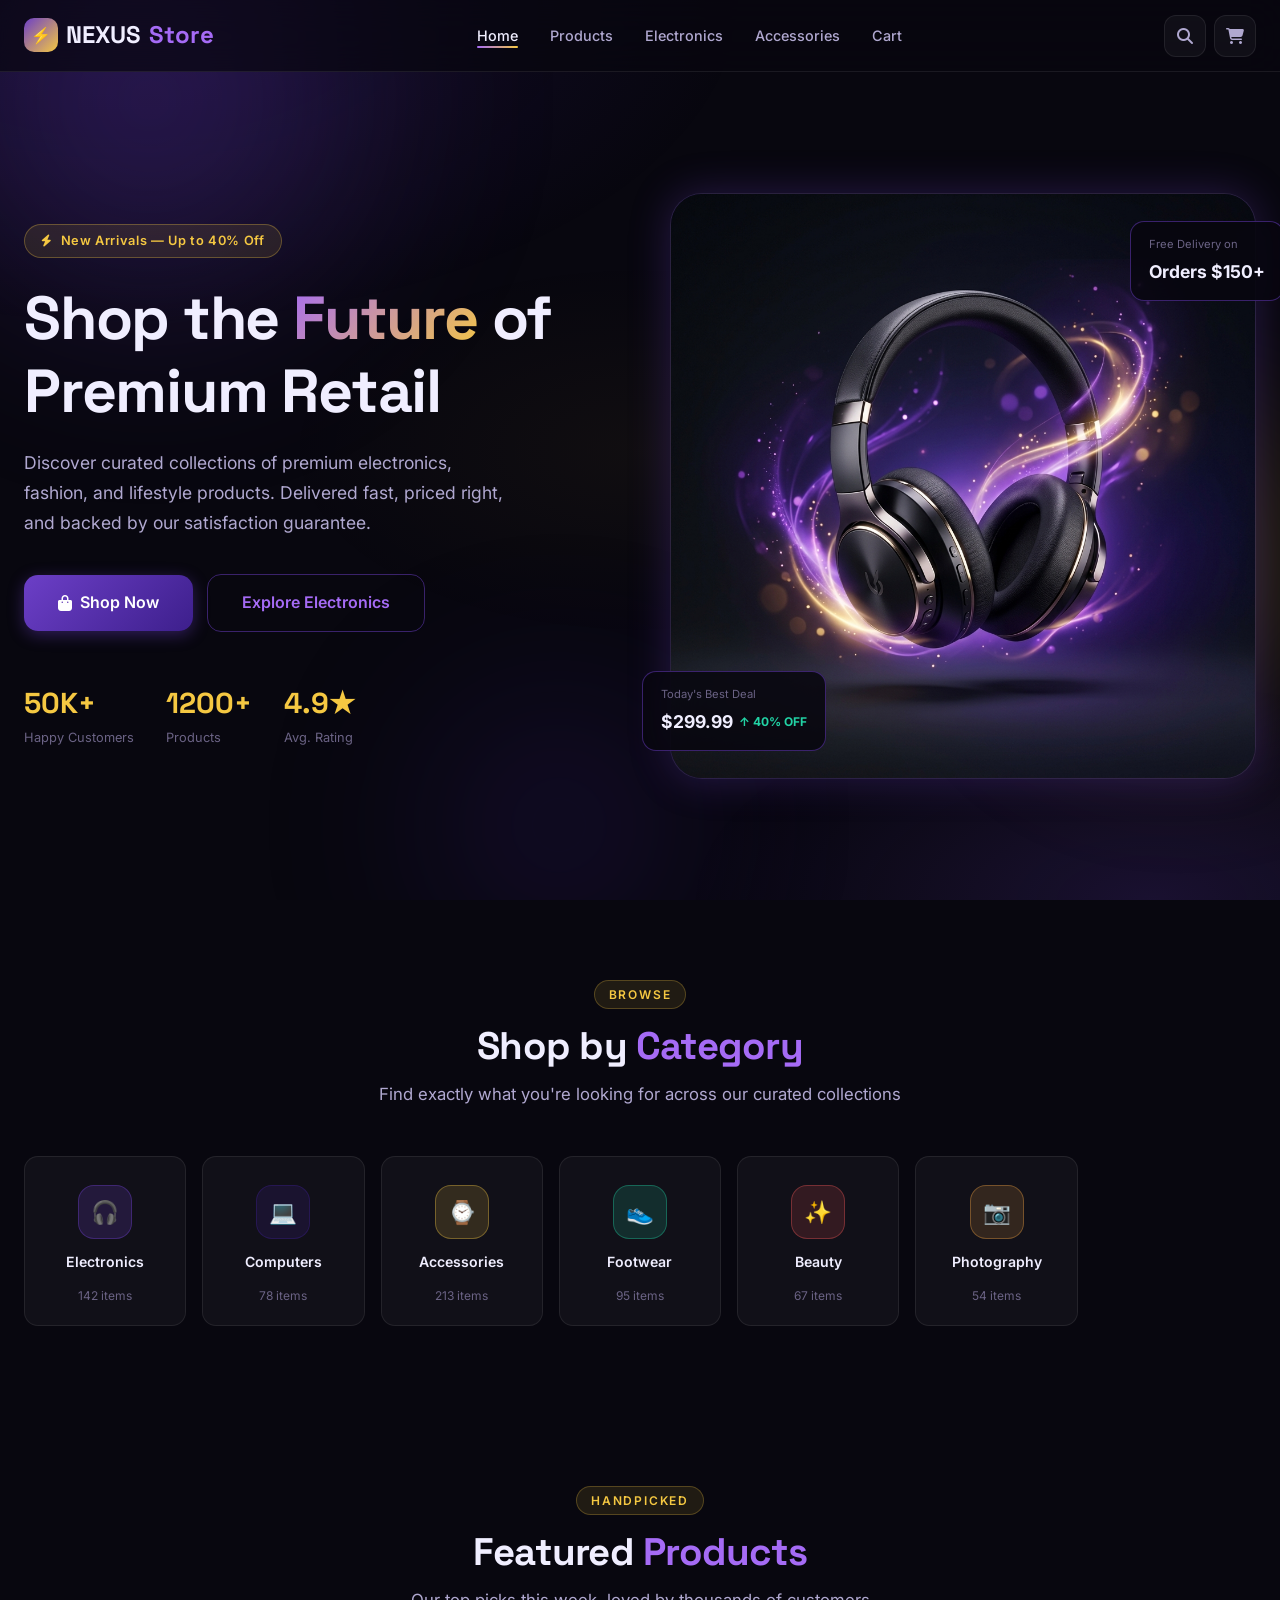
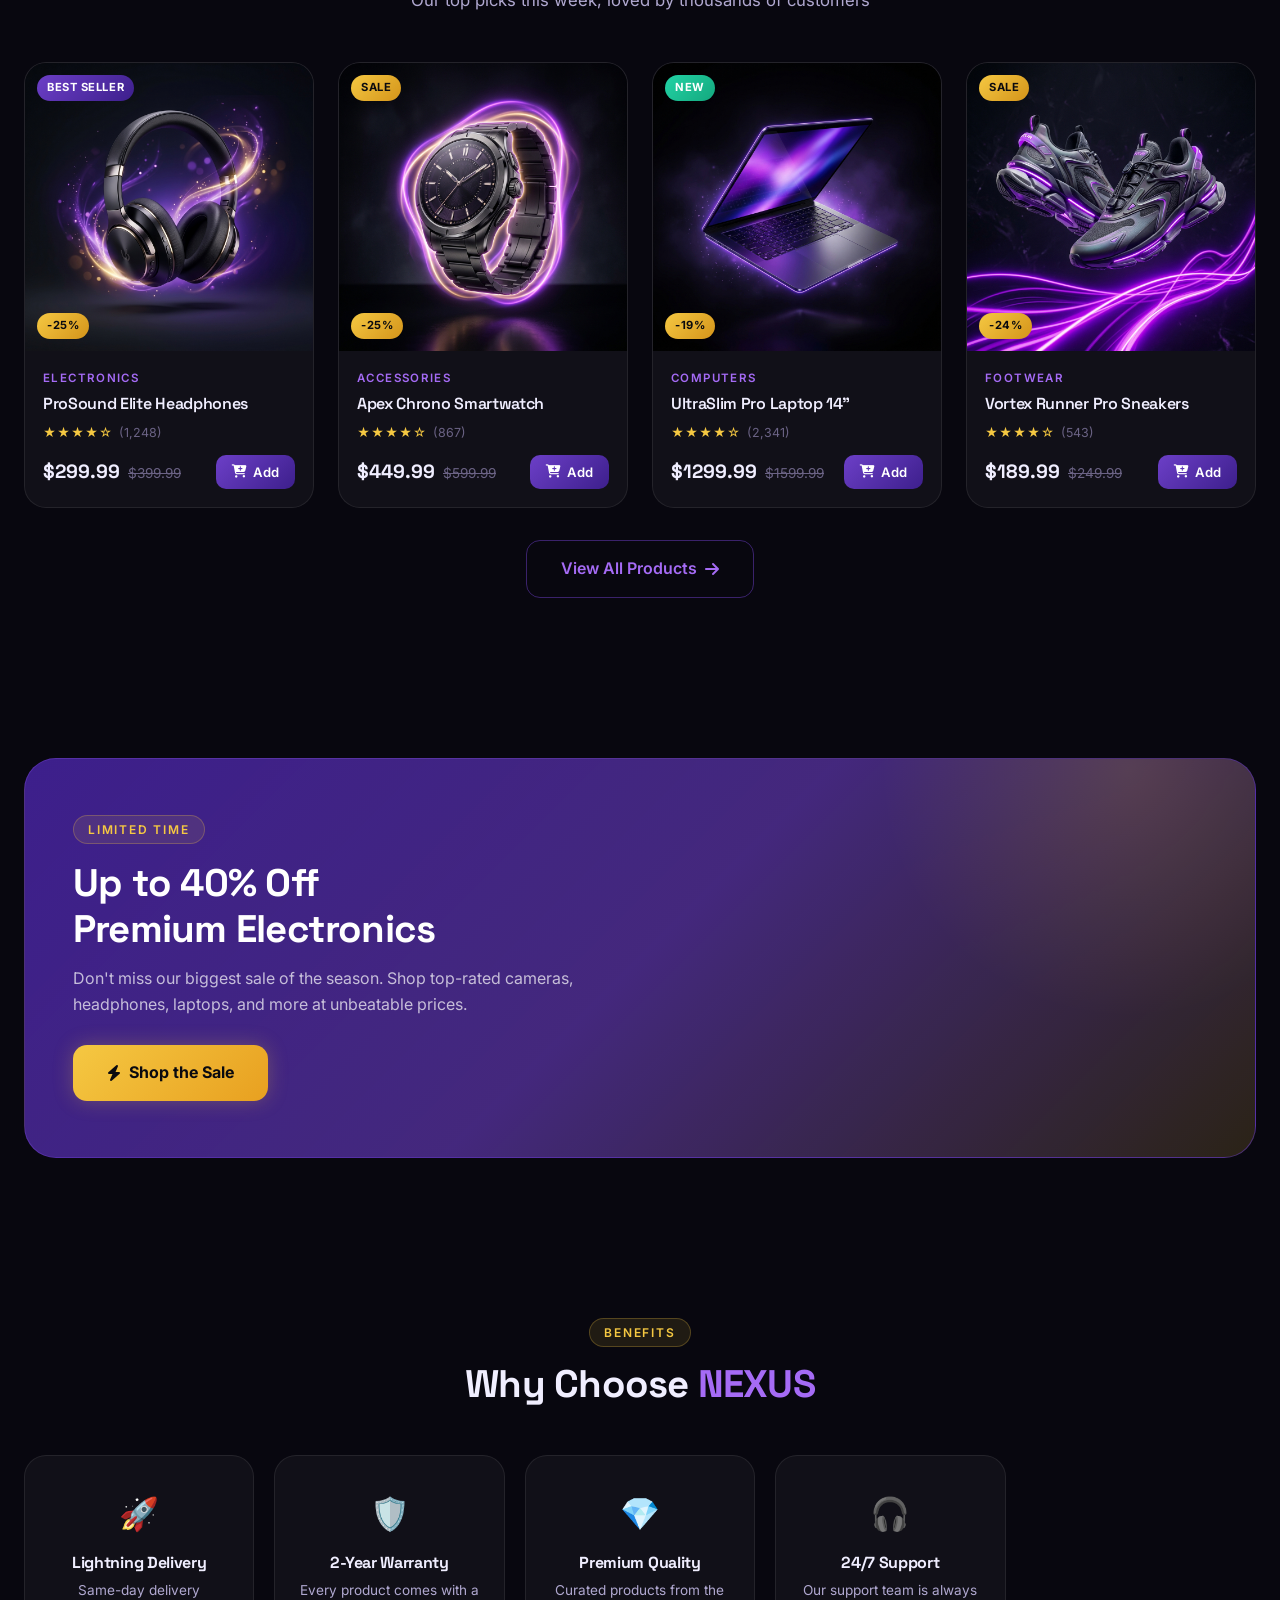
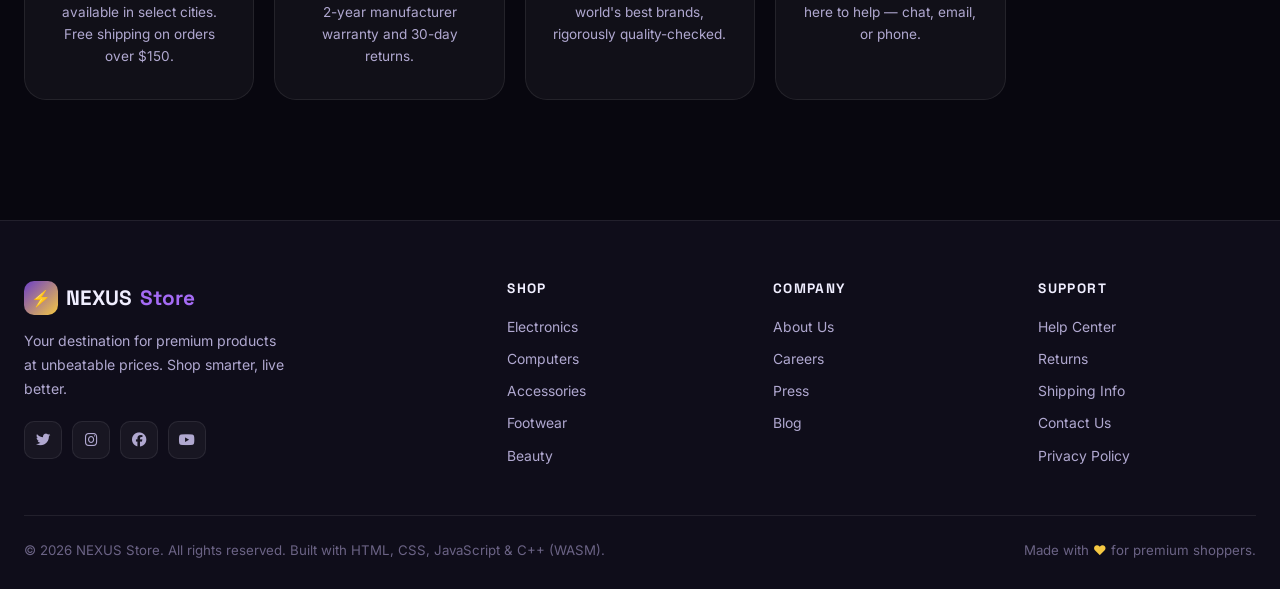
==== index.html @ 7cae6842 "first commit" ====
<!DOCTYPE html>
<html lang="en">
<head>
  <meta charset="UTF-8" />
  <meta name="viewport" content="width=device-width, initial-scale=1.0" />
  <title>NEXUS Store — Premium E-Commerce Experience</title>
  <meta name="description" content="Discover premium electronics, fashion, accessories & more at NEXUS Store. Shop the future with exclusive deals and lightning-fast delivery." />
  <link rel="icon" href="data:image/svg+xml,<svg xmlns='http://www.w3.org/2000/svg' viewBox='0 0 100 100'><text y='.9em' font-size='90'>⚡</text></svg>" />
  <link rel="stylesheet" href="css/style.css" />
  <link rel="stylesheet" href="css/animations.css" />
  <link rel="stylesheet" href="https://cdnjs.cloudflare.com/ajax/libs/font-awesome/6.5.0/css/all.min.css" />
</head>
<body>

<!-- ── Toast Container ── -->
<div id="toast-container" aria-live="polite"></div>

<!-- ── Navbar ── -->
<nav class="navbar" id="navbar" role="navigation" aria-label="Main navigation">
  <div class="container nav-inner">
    <a href="index.html" class="nav-logo" aria-label="NEXUS Store Home">
      <div class="logo-icon">⚡</div>
      NEXUS<span>Store</span>
    </a>
    <ul class="nav-links" role="list">
      <li><a href="index.html" class="active">Home</a></li>
      <li><a href="products.html">Products</a></li>
      <li><a href="products.html?cat=Electronics">Electronics</a></li>
      <li><a href="products.html?cat=Accessories">Accessories</a></li>
      <li><a href="cart.html">Cart</a></li>
    </ul>
    <div class="nav-actions">
      <a href="products.html" class="nav-btn" title="Search" aria-label="Search products" id="nav-search-btn">
        <i class="fa-solid fa-magnifying-glass"></i>
      </a>
      <a href="cart.html" class="nav-btn" title="Cart" aria-label="Shopping cart" id="nav-cart-btn">
        <i class="fa-solid fa-cart-shopping"></i>
        <span class="cart-badge" style="display:none;">0</span>
      </a>
      <button class="hamburger" id="hamburger" aria-label="Toggle menu" aria-expanded="false">
        <span></span><span></span><span></span>
      </button>
    </div>
  </div>
</nav>

<!-- Mobile Menu -->
<div class="mobile-menu" id="mobile-menu" role="navigation" aria-label="Mobile navigation">
  <a href="index.html">Home</a>
  <a href="products.html">All Products</a>
  <a href="products.html?cat=Electronics">Electronics</a>
  <a href="products.html?cat=Accessories">Accessories</a>
  <a href="products.html?cat=Footwear">Footwear</a>
  <a href="products.html?cat=Beauty">Beauty</a>
  <a href="cart.html">Shopping Cart</a>
</div>

<!-- ─────────────────────── HERO ─────────────────────── -->
<section class="hero" id="home" aria-label="Hero section">
  <div class="hero-bg-orbs" aria-hidden="true">
    <div class="orb orb-1"></div>
    <div class="orb orb-2"></div>
    <div class="orb orb-3"></div>
  </div>
  <div class="container">
    <div class="hero-content">
      <!-- Text -->
      <div class="hero-text">
        <div class="hero-tag">
          <i class="fa-solid fa-bolt"></i>
          New Arrivals — Up to 40% Off
        </div>
        <h1 class="hero-headline">
          Shop the <span class="gradient-text">Future</span> of Premium Retail
        </h1>
        <p class="hero-subtext">
          Discover curated collections of premium electronics, fashion, and lifestyle products. Delivered fast, priced right, and backed by our satisfaction guarantee.
        </p>
        <div class="hero-cta">
          <a href="products.html" class="btn btn-primary btn-lg" id="hero-shop-btn">
            <i class="fa-solid fa-bag-shopping"></i> Shop Now
          </a>
          <a href="products.html?cat=Electronics" class="btn btn-outline btn-lg" id="hero-explore-btn">
            Explore Electronics
          </a>
        </div>
        <div class="hero-stats">
          <div class="stat">
            <div class="stat-value"><span data-count="50" data-suffix="K+">50K+</span></div>
            <div class="stat-label">Happy Customers</div>
          </div>
          <div class="stat">
            <div class="stat-value"><span data-count="1200" data-suffix="+">1200+</span></div>
            <div class="stat-label">Products</div>
          </div>
          <div class="stat">
            <div class="stat-value"><span data-count="4.9" data-suffix="★">4.9★</span></div>
            <div class="stat-label">Avg. Rating</div>
          </div>
        </div>
      </div>
      <!-- Visual -->
      <div class="hero-visual">
        <div class="hero-img-wrap animate-pulse-glow">
          <img src="assets/images/headphones.jpg" alt="Featured product — ProSound Elite Headphones" />
        </div>
        <div class="hero-float-card card-1">
          <div class="float-card-label">Today's Best Deal</div>
          <div class="float-card-value">
            $299.99
            <span class="up">↑ 40% OFF</span>
          </div>
        </div>
        <div class="hero-float-card card-2">
          <div class="float-card-label">Free Delivery on</div>
          <div class="float-card-value">Orders $150+</div>
        </div>
      </div>
    </div>
  </div>
</section>

<!-- ─────────────────────── CATEGORIES ─────────────────────── -->
<section class="section" id="categories" aria-label="Product categories">
  <div class="container">
    <div class="section-header reveal">
      <div class="section-tag">Browse</div>
      <h2 class="section-title">Shop by <span>Category</span></h2>
      <p class="section-subtitle">Find exactly what you're looking for across our curated collections</p>
    </div>
    <div class="categories-grid stagger-children" id="categories-grid" role="list" aria-label="Product categories"></div>
  </div>
</section>

<!-- ─────────────────────── FEATURED PRODUCTS ─────────────────────── -->
<section class="section" id="featured" aria-label="Featured products">
  <div class="container">
    <div class="section-header reveal">
      <div class="section-tag">Handpicked</div>
      <h2 class="section-title">Featured <span>Products</span></h2>
      <p class="section-subtitle">Our top picks this week, loved by thousands of customers</p>
    </div>
    <div class="products-grid" id="featured-grid" aria-label="Featured products grid"></div>
    <div class="text-center mt-32 reveal">
      <a href="products.html" class="btn btn-outline btn-lg" id="view-all-btn">
        View All Products <i class="fa-solid fa-arrow-right"></i>
      </a>
    </div>
  </div>
</section>

<!-- ─────────────────────── PROMO BANNER ─────────────────────── -->
<section class="section" aria-label="Promotional offer">
  <div class="container">
    <div class="promo-banner reveal">
      <div class="promo-content">
        <div class="section-tag">Limited Time</div>
        <h2>Up to 40% Off<br/>Premium Electronics</h2>
        <p>Don't miss our biggest sale of the season. Shop top-rated cameras, headphones, laptops, and more at unbeatable prices.</p>
        <a href="products.html?cat=Electronics" class="btn btn-gold btn-lg" id="promo-shop-btn">
          <i class="fa-solid fa-bolt"></i> Shop the Sale
        </a>
      </div>
    </div>
  </div>
</section>

<!-- ─────────────────────── WHY US ─────────────────────── -->
<section class="section" aria-label="Why choose us">
  <div class="container">
    <div class="section-header reveal">
      <div class="section-tag">Benefits</div>
      <h2 class="section-title">Why Choose <span>NEXUS</span></h2>
    </div>
    <div style="display:grid;grid-template-columns:repeat(auto-fill,minmax(220px,1fr));gap:20px;" class="stagger-children">
      <div class="card reveal" style="padding:32px 24px;text-align:center;">
        <div style="font-size:2rem;margin-bottom:14px;">🚀</div>
        <h3 style="font-size:1rem;margin-bottom:8px;">Lightning Delivery</h3>
        <p style="font-size:.85rem;color:var(--text-secondary);">Same-day delivery available in select cities. Free shipping on orders over $150.</p>
      </div>
      <div class="card reveal" style="padding:32px 24px;text-align:center;">
        <div style="font-size:2rem;margin-bottom:14px;">🛡️</div>
        <h3 style="font-size:1rem;margin-bottom:8px;">2-Year Warranty</h3>
        <p style="font-size:.85rem;color:var(--text-secondary);">Every product comes with a 2-year manufacturer warranty and 30-day returns.</p>
      </div>
      <div class="card reveal" style="padding:32px 24px;text-align:center;">
        <div style="font-size:2rem;margin-bottom:14px;">💎</div>
        <h3 style="font-size:1rem;margin-bottom:8px;">Premium Quality</h3>
        <p style="font-size:.85rem;color:var(--text-secondary);">Curated products from the world's best brands, rigorously quality-checked.</p>
      </div>
      <div class="card reveal" style="padding:32px 24px;text-align:center;">
        <div style="font-size:2rem;margin-bottom:14px;">🎧</div>
        <h3 style="font-size:1rem;margin-bottom:8px;">24/7 Support</h3>
        <p style="font-size:.85rem;color:var(--text-secondary);">Our support team is always here to help — chat, email, or phone.</p>
      </div>
    </div>
  </div>
</section>

<!-- ─────────────────────── FOOTER ─────────────────────── -->
<footer class="footer" role="contentinfo">
  <div class="container">
    <div class="footer-grid">
      <div class="footer-brand">
        <a href="index.html" class="nav-logo">
          <div class="logo-icon">⚡</div> NEXUS<span>Store</span>
        </a>
        <p class="footer-desc">Your destination for premium products at unbeatable prices. Shop smarter, live better.</p>
        <div class="footer-social">
          <a href="#" class="social-btn" aria-label="Twitter"><i class="fa-brands fa-twitter"></i></a>
          <a href="#" class="social-btn" aria-label="Instagram"><i class="fa-brands fa-instagram"></i></a>
          <a href="#" class="social-btn" aria-label="Facebook"><i class="fa-brands fa-facebook"></i></a>
          <a href="#" class="social-btn" aria-label="YouTube"><i class="fa-brands fa-youtube"></i></a>
        </div>
      </div>
      <div class="footer-col">
        <h4>Shop</h4>
        <nav class="footer-links" aria-label="Shop navigation">
          <a href="products.html?cat=Electronics">Electronics</a>
          <a href="products.html?cat=Computers">Computers</a>
          <a href="products.html?cat=Accessories">Accessories</a>
          <a href="products.html?cat=Footwear">Footwear</a>
          <a href="products.html?cat=Beauty">Beauty</a>
        </nav>
      </div>
      <div class="footer-col">
        <h4>Company</h4>
        <nav class="footer-links" aria-label="Company navigation">
          <a href="#">About Us</a>
          <a href="#">Careers</a>
          <a href="#">Press</a>
          <a href="#">Blog</a>
        </nav>
      </div>
      <div class="footer-col">
        <h4>Support</h4>
        <nav class="footer-links" aria-label="Support navigation">
          <a href="#">Help Center</a>
          <a href="#">Returns</a>
          <a href="#">Shipping Info</a>
          <a href="#">Contact Us</a>
          <a href="#">Privacy Policy</a>
        </nav>
      </div>
    </div>
    <div class="footer-bottom">
      <p>© 2026 NEXUS Store. All rights reserved. Built with HTML, CSS, JavaScript & C++ (WASM).</p>
      <p>Made with <span class="text-gold">♥</span> for premium shoppers.</p>
    </div>
  </div>
</footer>

<script src="js/products.js"></script>
<script src="js/cart.js"></script>
<script src="js/pricing.js"></script>
<script src="js/main.js"></script>
</body>
</html>
---- css/style.css ----
/* ============================================================
   NEXUS STORE — Premium E-Commerce Design System
   Color Palette: Deep purple/violet + gold accent on dark bg
   ============================================================ */

@import url('https://fonts.googleapis.com/css2?family=Inter:wght@300;400;500;600;700;800;900&family=Space+Grotesk:wght@400;500;600;700&display=swap');

/* ── CSS Variables ── */
:root {
  --bg-primary:    #08070f;
  --bg-secondary:  #0f0d1a;
  --bg-card:       rgba(255,255,255,0.04);
  --bg-card-hover: rgba(255,255,255,0.08);

  --purple-deep:   #3d1f8c;
  --purple-mid:    #6c3fc7;
  --purple-light:  #a56bf5;
  --purple-glow:   rgba(108,63,199,0.35);
  --gold:          #f5c842;
  --gold-dim:      #c9a22a;
  --gold-glow:     rgba(245,200,66,0.25);

  --text-primary:  #f0eeff;
  --text-secondary:#b0a8d0;
  --text-muted:    #6b6385;

  --border:        rgba(255,255,255,0.08);
  --border-glow:   rgba(108,63,199,0.5);

  --success:       #22d3a5;
  --danger:        #f55b5b;
  --warning:       #f5a642;

  --radius-sm:     8px;
  --radius-md:     14px;
  --radius-lg:     22px;
  --radius-xl:     32px;

  --shadow-card:   0 8px 32px rgba(0,0,0,0.45);
  --shadow-glow:   0 0 40px rgba(108,63,199,0.3);
  --shadow-gold:   0 0 20px rgba(245,200,66,0.25);

  --transition:    all 0.3s cubic-bezier(0.4,0,0.2,1);
  --transition-fast: all 0.15s ease;

  --nav-height: 72px;
}

/* ── Reset & Base ── */
*, *::before, *::after { box-sizing: border-box; margin: 0; padding: 0; }

html { scroll-behavior: smooth; font-size: 16px; }

body {
  font-family: 'Inter', sans-serif;
  background: var(--bg-primary);
  color: var(--text-primary);
  line-height: 1.6;
  overflow-x: hidden;
  min-height: 100vh;
}

/* Global background mesh */
body::before {
  content: '';
  position: fixed;
  top: 0; left: 0;
  width: 100%; height: 100%;
  background:
    radial-gradient(ellipse 80% 60% at 10% 0%, rgba(61,31,140,0.25) 0%, transparent 60%),
    radial-gradient(ellipse 60% 40% at 90% 100%, rgba(108,63,199,0.18) 0%, transparent 60%),
    radial-gradient(ellipse 40% 30% at 50% 50%, rgba(245,200,66,0.04) 0%, transparent 70%);
  pointer-events: none;
  z-index: 0;
}

/* ── Typography ── */
h1, h2, h3, h4, h5 {
  font-family: 'Space Grotesk', sans-serif;
  font-weight: 700;
  letter-spacing: -0.02em;
  line-height: 1.2;
}
h1 { font-size: clamp(2.2rem, 5vw, 3.8rem); }
h2 { font-size: clamp(1.6rem, 3.5vw, 2.4rem); }
h3 { font-size: clamp(1.2rem, 2.5vw, 1.6rem); }

a { text-decoration: none; color: inherit; transition: var(--transition); }
img { max-width: 100%; display: block; }
ul { list-style: none; }
button { cursor: pointer; border: none; font-family: inherit; }
input, select, textarea { font-family: inherit; }

/* ── Layout ── */
.container {
  max-width: 1280px;
  margin: 0 auto;
  padding: 0 24px;
}

.section { padding: 80px 0; }
.section-header { margin-bottom: 48px; text-align: center; }
.section-tag {
  display: inline-block;
  font-size: 0.75rem;
  font-weight: 600;
  letter-spacing: 0.15em;
  text-transform: uppercase;
  color: var(--gold);
  background: rgba(245,200,66,0.1);
  border: 1px solid rgba(245,200,66,0.25);
  padding: 4px 14px;
  border-radius: 100px;
  margin-bottom: 14px;
}
.section-title { color: var(--text-primary); }
.section-title span { color: var(--purple-light); }
.section-subtitle {
  color: var(--text-secondary);
  font-size: 1.05rem;
  max-width: 540px;
  margin: 12px auto 0;
}

/* ── Navbar ── */
.navbar {
  position: fixed;
  top: 0; left: 0; right: 0;
  height: var(--nav-height);
  z-index: 1000;
  background: rgba(8,7,15,0.7);
  backdrop-filter: blur(20px);
  -webkit-backdrop-filter: blur(20px);
  border-bottom: 1px solid var(--border);
  transition: var(--transition);
}
.navbar.scrolled {
  background: rgba(8,7,15,0.95);
  box-shadow: 0 4px 24px rgba(0,0,0,0.4);
}
.nav-inner {
  display: flex;
  align-items: center;
  justify-content: space-between;
  height: 100%;
}
.nav-logo {
  font-family: 'Space Grotesk', sans-serif;
  font-size: 1.5rem;
  font-weight: 800;
  color: var(--text-primary);
  display: flex;
  align-items: center;
  gap: 8px;
}
.nav-logo .logo-icon {
  width: 34px; height: 34px;
  background: linear-gradient(135deg, var(--purple-mid), var(--gold));
  border-radius: 10px;
  display: flex;
  align-items: center;
  justify-content: center;
  font-size: 1rem;
}
.nav-logo span { color: var(--purple-light); }

.nav-links {
  display: flex;
  align-items: center;
  gap: 32px;
}
.nav-links a {
  font-size: 0.9rem;
  font-weight: 500;
  color: var(--text-secondary);
  position: relative;
  padding-bottom: 2px;
}
.nav-links a::after {
  content: '';
  position: absolute;
  bottom: -2px; left: 0;
  width: 0; height: 2px;
  background: linear-gradient(90deg, var(--purple-light), var(--gold));
  border-radius: 2px;
  transition: var(--transition);
}
.nav-links a:hover, .nav-links a.active {
  color: var(--text-primary);
}
.nav-links a:hover::after, .nav-links a.active::after { width: 100%; }

.nav-actions {
  display: flex;
  align-items: center;
  gap: 8px;
}
.nav-btn {
  width: 42px; height: 42px;
  border-radius: 12px;
  background: var(--bg-card);
  border: 1px solid var(--border);
  color: var(--text-secondary);
  display: flex;
  align-items: center;
  justify-content: center;
  font-size: 1rem;
  transition: var(--transition);
  position: relative;
}
.nav-btn:hover {
  background: var(--bg-card-hover);
  color: var(--text-primary);
  border-color: var(--border-glow);
  box-shadow: var(--shadow-glow);
}
.cart-badge {
  position: absolute;
  top: -4px; right: -4px;
  min-width: 18px; height: 18px;
  background: linear-gradient(135deg, var(--purple-mid), var(--gold));
  border-radius: 100px;
  font-size: 0.65rem;
  font-weight: 700;
  color: #fff;
  display: flex;
  align-items: center;
  justify-content: center;
  padding: 0 4px;
  border: 2px solid var(--bg-primary);
}

.hamburger {
  display: none;
  flex-direction: column;
  gap: 5px;
  background: none;
  padding: 6px;
}
.hamburger span {
  width: 22px; height: 2px;
  background: var(--text-secondary);
  border-radius: 2px;
  transition: var(--transition);
}

/* ── Buttons ── */
.btn {
  display: inline-flex;
  align-items: center;
  gap: 8px;
  padding: 12px 26px;
  border-radius: 12px;
  font-weight: 600;
  font-size: 0.9rem;
  transition: var(--transition);
  cursor: pointer;
  border: none;
  position: relative;
  overflow: hidden;
  white-space: nowrap;
}
.btn::before {
  content: '';
  position: absolute;
  inset: 0;
  opacity: 0;
  transition: var(--transition);
}
.btn:hover::before { opacity: 1; }

.btn-primary {
  background: linear-gradient(135deg, var(--purple-mid) 0%, var(--purple-deep) 100%);
  color: #fff;
  box-shadow: 0 4px 16px rgba(108,63,199,0.4);
}
.btn-primary::before {
  background: linear-gradient(135deg, var(--purple-light) 0%, var(--purple-mid) 100%);
}
.btn-primary:hover {
  transform: translateY(-2px);
  box-shadow: 0 8px 28px rgba(108,63,199,0.55);
}

.btn-gold {
  background: linear-gradient(135deg, var(--gold) 0%, #e8a020 100%);
  color: #0a0a0f;
  font-weight: 700;
  box-shadow: var(--shadow-gold);
}
.btn-gold:hover {
  transform: translateY(-2px);
  box-shadow: 0 8px 28px rgba(245,200,66,0.4);
}

.btn-outline {
  background: transparent;
  border: 1px solid var(--border-glow);
  color: var(--purple-light);
}
.btn-outline::before {
  background: rgba(108,63,199,0.1);
}
.btn-outline:hover {
  border-color: var(--purple-light);
  transform: translateY(-2px);
}

.btn-ghost {
  background: var(--bg-card);
  border: 1px solid var(--border);
  color: var(--text-secondary);
}
.btn-ghost:hover {
  background: var(--bg-card-hover);
  color: var(--text-primary);
  border-color: var(--border-glow);
}

.btn-sm { padding: 8px 18px; font-size: 0.82rem; border-radius: 9px; }
.btn-lg { padding: 15px 34px; font-size: 1rem; border-radius: 14px; }
.btn-icon-only { padding: 10px; width: 42px; height: 42px; }

/* ── Cards ── */
.card {
  background: var(--bg-card);
  border: 1px solid var(--border);
  border-radius: var(--radius-lg);
  transition: var(--transition);
  overflow: hidden;
}
.card:hover {
  background: var(--bg-card-hover);
  border-color: var(--border-glow);
  box-shadow: var(--shadow-card), var(--shadow-glow);
  transform: translateY(-4px);
}

/* ── Product Card ── */
.product-card {
  background: var(--bg-card);
  border: 1px solid var(--border);
  border-radius: var(--radius-lg);
  overflow: hidden;
  transition: var(--transition);
  position: relative;
  cursor: pointer;
}
.product-card:hover {
  border-color: var(--border-glow);
  box-shadow: var(--shadow-card), var(--shadow-glow);
  transform: translateY(-6px);
}
.product-img-wrap {
  position: relative;
  overflow: hidden;
  background: linear-gradient(135deg, rgba(61,31,140,0.15), rgba(108,63,199,0.1));
  aspect-ratio: 1/1;
}
.product-img-wrap img {
  width: 100%; height: 100%;
  object-fit: cover;
  transition: transform 0.5s cubic-bezier(0.4,0,0.2,1);
}
.product-card:hover .product-img-wrap img { transform: scale(1.07); }

.product-badge {
  position: absolute;
  top: 12px; left: 12px;
  background: linear-gradient(135deg, var(--purple-mid), var(--purple-deep));
  color: #fff;
  font-size: 0.7rem;
  font-weight: 700;
  letter-spacing: 0.05em;
  padding: 4px 10px;
  border-radius: 100px;
  text-transform: uppercase;
  z-index: 2;
}
.product-badge.badge-sale {
  background: linear-gradient(135deg, var(--gold), #d4941a);
  color: #0a0a0f;
}
.product-badge.badge-new {
  background: linear-gradient(135deg, var(--success), #14a87e);
}

.product-actions-overlay {
  position: absolute;
  top: 12px; right: 12px;
  display: flex;
  flex-direction: column;
  gap: 8px;
  opacity: 0;
  transform: translateX(10px);
  transition: var(--transition);
  z-index: 2;
}
.product-card:hover .product-actions-overlay {
  opacity: 1;
  transform: translateX(0);
}
.action-icon-btn {
  width: 36px; height: 36px;
  background: rgba(8,7,15,0.85);
  backdrop-filter: blur(8px);
  border: 1px solid var(--border);
  border-radius: 10px;
  color: var(--text-secondary);
  display: flex;
  align-items: center;
  justify-content: center;
  font-size: 0.85rem;
  cursor: pointer;
  transition: var(--transition);
}
.action-icon-btn:hover {
  color: var(--gold);
  border-color: var(--gold);
  background: rgba(245,200,66,0.1);
}
.action-icon-btn.wishlisted {
  color: #f55b5b;
  border-color: #f55b5b;
  background: rgba(245,91,91,0.1);
}

.product-info { padding: 18px; }
.product-category {
  font-size: 0.72rem;
  font-weight: 600;
  letter-spacing: 0.12em;
  text-transform: uppercase;
  color: var(--purple-light);
  margin-bottom: 6px;
}
.product-name {
  font-size: 1rem;
  font-weight: 600;
  color: var(--text-primary);
  margin-bottom: 8px;
  line-height: 1.35;
  display: -webkit-box;
  -webkit-line-clamp: 2;
  -webkit-box-orient: vertical;
  overflow: hidden;
}
.product-rating {
  display: flex;
  align-items: center;
  gap: 6px;
  margin-bottom: 12px;
}
.stars { color: var(--gold); font-size: 0.78rem; letter-spacing: 1px; }
.rating-count { font-size: 0.78rem; color: var(--text-muted); }
.product-price-row {
  display: flex;
  align-items: center;
  justify-content: space-between;
  gap: 8px;
}
.product-price {
  display: flex;
  align-items: baseline;
  gap: 8px;
}
.price-current {
  font-family: 'Space Grotesk', sans-serif;
  font-size: 1.2rem;
  font-weight: 700;
  color: var(--text-primary);
}
.price-original {
  font-size: 0.85rem;
  color: var(--text-muted);
  text-decoration: line-through;
}
.btn-add-cart {
  padding: 9px 16px;
  border-radius: 10px;
  background: linear-gradient(135deg, var(--purple-mid), var(--purple-deep));
  color: #fff;
  font-size: 0.82rem;
  font-weight: 600;
  border: none;
  cursor: pointer;
  transition: var(--transition);
  white-space: nowrap;
  display: flex;
  align-items: center;
  gap: 6px;
}
.btn-add-cart:hover {
  background: linear-gradient(135deg, var(--purple-light), var(--purple-mid));
  box-shadow: 0 4px 16px rgba(108,63,199,0.4);
  transform: translateY(-1px);
}

/* ── Forms ── */
.form-group { margin-bottom: 20px; }
.form-label {
  display: block;
  font-size: 0.85rem;
  font-weight: 500;
  color: var(--text-secondary);
  margin-bottom: 7px;
}
.form-control {
  width: 100%;
  background: rgba(255,255,255,0.05);
  border: 1px solid var(--border);
  border-radius: var(--radius-sm);
  padding: 12px 16px;
  color: var(--text-primary);
  font-size: 0.9rem;
  outline: none;
  transition: var(--transition);
}
.form-control:focus {
  border-color: var(--purple-light);
  box-shadow: 0 0 0 3px rgba(108,63,199,0.15);
  background: rgba(255,255,255,0.07);
}
.form-control::placeholder { color: var(--text-muted); }
select.form-control option { background: var(--bg-secondary); color: var(--text-primary); }

/* ── Search bar ── */
.search-wrap {
  position: relative;
  display: flex;
  align-items: center;
}
.search-wrap i {
  position: absolute;
  left: 14px;
  color: var(--text-muted);
  font-size: 0.9rem;
}
.search-input {
  width: 100%;
  padding: 11px 16px 11px 40px;
  background: rgba(255,255,255,0.05);
  border: 1px solid var(--border);
  border-radius: 12px;
  color: var(--text-primary);
  font-size: 0.9rem;
  outline: none;
  transition: var(--transition);
}
.search-input:focus {
  border-color: var(--purple-light);
  box-shadow: 0 0 0 3px rgba(108,63,199,0.12);
  background: rgba(255,255,255,0.07);
}
.search-input::placeholder { color: var(--text-muted); }

/* ── Toast Notifications ── */
#toast-container {
  position: fixed;
  bottom: 28px; right: 28px;
  z-index: 9999;
  display: flex;
  flex-direction: column;
  gap: 10px;
  pointer-events: none;
}
.toast {
  background: rgba(15,13,26,0.95);
  backdrop-filter: blur(20px);
  border: 1px solid var(--border);
  border-radius: 14px;
  padding: 14px 20px;
  display: flex;
  align-items: center;
  gap: 12px;
  min-width: 280px;
  max-width: 360px;
  box-shadow: 0 8px 32px rgba(0,0,0,0.5);
  animation: toastIn 0.4s cubic-bezier(0.4,0,0.2,1) forwards;
  pointer-events: all;
}
.toast.toast-exit { animation: toastOut 0.3s ease forwards; }
.toast-icon {
  width: 36px; height: 36px;
  border-radius: 10px;
  display: flex;
  align-items: center;
  justify-content: center;
  font-size: 1rem;
  flex-shrink: 0;
}
.toast-success .toast-icon { background: rgba(34,211,165,0.15); color: var(--success); }
.toast-error .toast-icon   { background: rgba(245,91,91,0.15);  color: var(--danger);  }
.toast-info .toast-icon    { background: rgba(108,63,199,0.15); color: var(--purple-light); }
.toast-text { flex: 1; }
.toast-title { font-size: 0.88rem; font-weight: 600; color: var(--text-primary); margin-bottom: 2px; }
.toast-msg   { font-size: 0.78rem; color: var(--text-secondary); }
.toast-close {
  background: none;
  border: none;
  color: var(--text-muted);
  font-size: 0.85rem;
  cursor: pointer;
  padding: 2px;
  transition: var(--transition-fast);
}
.toast-close:hover { color: var(--text-primary); }

/* ── Footer ── */
.footer {
  background: var(--bg-secondary);
  border-top: 1px solid var(--border);
  padding: 60px 0 28px;
  margin-top: 40px;
}
.footer-grid {
  display: grid;
  grid-template-columns: 2fr 1fr 1fr 1fr;
  gap: 48px;
  margin-bottom: 48px;
}
.footer-brand { }
.footer-brand .nav-logo { font-size: 1.3rem; margin-bottom: 14px; }
.footer-desc { color: var(--text-secondary); font-size: 0.88rem; line-height: 1.7; max-width: 260px; }
.footer-social {
  display: flex;
  gap: 10px;
  margin-top: 20px;
}
.social-btn {
  width: 38px; height: 38px;
  background: var(--bg-card);
  border: 1px solid var(--border);
  border-radius: 10px;
  display: flex;
  align-items: center;
  justify-content: center;
  color: var(--text-secondary);
  font-size: 0.9rem;
  transition: var(--transition);
}
.social-btn:hover {
  background: rgba(108,63,199,0.2);
  border-color: var(--border-glow);
  color: var(--purple-light);
  transform: translateY(-2px);
}
.footer-col h4 {
  font-size: 0.85rem;
  font-weight: 700;
  text-transform: uppercase;
  letter-spacing: 0.1em;
  color: var(--text-primary);
  margin-bottom: 18px;
}
.footer-links { display: flex; flex-direction: column; gap: 10px; }
.footer-links a {
  font-size: 0.87rem;
  color: var(--text-secondary);
  transition: var(--transition-fast);
}
.footer-links a:hover { color: var(--purple-light); padding-left: 4px; }
.footer-bottom {
  border-top: 1px solid var(--border);
  padding-top: 24px;
  display: flex;
  align-items: center;
  justify-content: space-between;
  flex-wrap: wrap;
  gap: 12px;
}
.footer-bottom p { font-size: 0.83rem; color: var(--text-muted); }
.footer-bottom a { color: var(--purple-light); }

/* ── Hero (index) ── */
.hero {
  min-height: 100vh;
  display: flex;
  align-items: center;
  padding-top: var(--nav-height);
  position: relative;
  overflow: hidden;
}
.hero-bg-orbs {
  position: absolute;
  inset: 0;
  pointer-events: none;
}
.orb {
  position: absolute;
  border-radius: 50%;
  filter: blur(90px);
  opacity: 0.35;
  animation: orbFloat 8s ease-in-out infinite;
}
.orb-1 {
  width: 600px; height: 600px;
  background: radial-gradient(circle, var(--purple-mid), transparent 70%);
  top: -200px; left: -150px;
  animation-delay: 0s;
}
.orb-2 {
  width: 400px; height: 400px;
  background: radial-gradient(circle, var(--gold-dim), transparent 70%);
  top: 40%; right: -100px;
  animation-delay: -3s;
}
.orb-3 {
  width: 350px; height: 350px;
  background: radial-gradient(circle, var(--purple-deep), transparent 70%);
  bottom: -100px; left: 30%;
  animation-delay: -5s;
}

.hero-content {
  position: relative;
  z-index: 2;
  display: grid;
  grid-template-columns: 1fr 1fr;
  gap: 60px;
  align-items: center;
}
.hero-text { }
.hero-tag {
  display: inline-flex;
  align-items: center;
  gap: 8px;
  background: rgba(245,200,66,0.1);
  border: 1px solid rgba(245,200,66,0.3);
  border-radius: 100px;
  padding: 6px 16px;
  font-size: 0.8rem;
  font-weight: 600;
  color: var(--gold);
  letter-spacing: 0.05em;
  margin-bottom: 24px;
  animation: fadeInUp 0.6s ease forwards;
}
.hero-tag i { font-size: 0.75rem; }
.hero-headline {
  animation: fadeInUp 0.7s 0.1s ease forwards;
  opacity: 0;
  margin-bottom: 20px;
}
.hero-headline .gradient-text {
  background: linear-gradient(135deg, var(--purple-light) 0%, var(--gold) 100%);
  -webkit-background-clip: text;
  -webkit-text-fill-color: transparent;
  background-clip: text;
}
.hero-subtext {
  font-size: 1.1rem;
  color: var(--text-secondary);
  line-height: 1.7;
  max-width: 480px;
  margin-bottom: 36px;
  animation: fadeInUp 0.7s 0.2s ease forwards;
  opacity: 0;
}
.hero-cta {
  display: flex;
  align-items: center;
  gap: 14px;
  flex-wrap: wrap;
  animation: fadeInUp 0.7s 0.3s ease forwards;
  opacity: 0;
}
.hero-stats {
  display: flex;
  gap: 32px;
  margin-top: 48px;
  animation: fadeInUp 0.7s 0.4s ease forwards;
  opacity: 0;
}
.stat { }
.stat-value {
  font-family: 'Space Grotesk', sans-serif;
  font-size: 1.8rem;
  font-weight: 800;
  color: var(--text-primary);
}
.stat-value span { color: var(--gold); }
.stat-label { font-size: 0.8rem; color: var(--text-muted); margin-top: 2px; }

.hero-visual {
  position: relative;
  animation: fadeInRight 0.9s 0.2s ease forwards;
  opacity: 0;
}
.hero-img-wrap {
  position: relative;
  border-radius: var(--radius-xl);
  overflow: hidden;
  aspect-ratio: 1/1;
  background: linear-gradient(135deg, rgba(61,31,140,0.3), rgba(108,63,199,0.15));
  border: 1px solid var(--border);
  box-shadow: var(--shadow-glow);
}
.hero-img-wrap img { width: 100%; height: 100%; object-fit: cover; }
.hero-float-card {
  position: absolute;
  background: rgba(8,7,15,0.85);
  backdrop-filter: blur(16px);
  border: 1px solid var(--border-glow);
  border-radius: var(--radius-md);
  padding: 14px 18px;
  animation: cardFloat 3s ease-in-out infinite;
}
.hero-float-card.card-1 {
  bottom: 28px; left: -28px;
  animation-delay: 0s;
}
.hero-float-card.card-2 {
  top: 28px; right: -28px;
  animation-delay: -1.5s;
}
.float-card-label { font-size: 0.7rem; color: var(--text-muted); margin-bottom: 4px; }
.float-card-value { font-size: 1.1rem; font-weight: 700; color: var(--text-primary); display: flex; align-items: center; gap: 6px; }
.float-card-value .up { color: var(--success); font-size: 0.75rem; }

/* ── Categories ── */
.categories-grid {
  display: grid;
  grid-template-columns: repeat(auto-fill, minmax(160px, 1fr));
  gap: 16px;
}
.category-card {
  background: var(--bg-card);
  border: 1px solid var(--border);
  border-radius: var(--radius-md);
  padding: 28px 16px 20px;
  text-align: center;
  cursor: pointer;
  transition: var(--transition);
  display: flex;
  flex-direction: column;
  align-items: center;
  gap: 12px;
  text-decoration: none;
}
.category-card:hover {
  background: var(--bg-card-hover);
  border-color: var(--border-glow);
  transform: translateY(-4px);
  box-shadow: var(--shadow-glow);
}
.cat-icon {
  width: 54px; height: 54px;
  border-radius: 16px;
  display: flex;
  align-items: center;
  justify-content: center;
  font-size: 1.4rem;
  transition: var(--transition);
}
.category-card:hover .cat-icon { transform: scale(1.1); }
.cat-name { font-size: 0.88rem; font-weight: 600; color: var(--text-primary); }
.cat-count { font-size: 0.75rem; color: var(--text-muted); }

/* ── Products Grid ── */
.products-grid {
  display: grid;
  grid-template-columns: repeat(auto-fill, minmax(260px, 1fr));
  gap: 24px;
}

/* ── Promo Banner ── */
.promo-banner {
  border-radius: var(--radius-xl);
  background: linear-gradient(135deg, var(--purple-deep) 0%, rgba(108,63,199,0.6) 50%, rgba(245,200,66,0.15) 100%);
  border: 1px solid var(--border-glow);
  padding: 56px 48px;
  position: relative;
  overflow: hidden;
}
.promo-banner::before {
  content: '';
  position: absolute;
  top: -60%; right: -10%;
  width: 500px; height: 500px;
  background: radial-gradient(circle, rgba(245,200,66,0.15) 0%, transparent 70%);
  pointer-events: none;
}
.promo-content { position: relative; z-index: 2; max-width: 520px; }
.promo-content .section-tag { margin-bottom: 16px; }
.promo-content h2 { color: #fff; margin-bottom: 14px; }
.promo-content p { color: rgba(255,255,255,0.7); margin-bottom: 28px; font-size: 1rem; }

/* ── Filter Bar ── */
.filter-bar {
  background: var(--bg-card);
  border: 1px solid var(--border);
  border-radius: var(--radius-md);
  padding: 20px 24px;
  display: flex;
  align-items: center;
  gap: 16px;
  flex-wrap: wrap;
  margin-bottom: 32px;
}
.filter-group { display: flex; align-items: center; gap: 10px; }
.filter-label { font-size: 0.82rem; color: var(--text-muted); white-space: nowrap; }
.filter-chips { display: flex; gap: 8px; flex-wrap: wrap; }
.filter-chip {
  padding: 6px 14px;
  border-radius: 100px;
  background: transparent;
  border: 1px solid var(--border);
  color: var(--text-secondary);
  font-size: 0.8rem;
  font-weight: 500;
  cursor: pointer;
  transition: var(--transition-fast);
}
.filter-chip:hover, .filter-chip.active {
  background: rgba(108,63,199,0.2);
  border-color: var(--border-glow);
  color: var(--purple-light);
}
.filter-divider {
  width: 1px;
  height: 28px;
  background: var(--border);
}
.sort-select {
  background: transparent;
  border: 1px solid var(--border);
  border-radius: 8px;
  padding: 7px 12px;
  color: var(--text-secondary);
  font-size: 0.82rem;
  outline: none;
  cursor: pointer;
  transition: var(--transition-fast);
}
.sort-select:focus { border-color: var(--border-glow); color: var(--text-primary); }
.sort-select option { background: var(--bg-secondary); }

/* ── Cart Page ── */
.cart-layout {
  display: grid;
  grid-template-columns: 1fr 360px;
  gap: 28px;
  align-items: start;
}
.cart-item {
  display: grid;
  grid-template-columns: 90px 1fr auto;
  gap: 16px;
  align-items: center;
  padding: 20px;
  background: var(--bg-card);
  border: 1px solid var(--border);
  border-radius: var(--radius-md);
  transition: var(--transition);
}
.cart-item:hover { border-color: var(--border-glow); }
.cart-item-img {
  width: 90px; height: 90px;
  border-radius: var(--radius-sm);
  object-fit: cover;
  background: rgba(108,63,199,0.1);
}
.cart-item-name { font-size: 0.95rem; font-weight: 600; color: var(--text-primary); margin-bottom: 4px; }
.cart-item-cat { font-size: 0.78rem; color: var(--text-muted); margin-bottom: 10px; }
.qty-control {
  display: flex;
  align-items: center;
  gap: 0;
  background: rgba(255,255,255,0.05);
  border: 1px solid var(--border);
  border-radius: 8px;
  overflow: hidden;
  width: fit-content;
}
.qty-btn {
  width: 34px; height: 34px;
  background: none;
  border: none;
  color: var(--text-secondary);
  font-size: 0.9rem;
  cursor: pointer;
  transition: var(--transition-fast);
  display: flex;
  align-items: center;
  justify-content: center;
}
.qty-btn:hover { background: rgba(108,63,199,0.2); color: var(--text-primary); }
.qty-value {
  width: 38px;
  text-align: center;
  font-size: 0.9rem;
  font-weight: 600;
  color: var(--text-primary);
  border-left: 1px solid var(--border);
  border-right: 1px solid var(--border);
  height: 34px;
  display: flex;
  align-items: center;
  justify-content: center;
}
.cart-item-price {
  font-family: 'Space Grotesk', sans-serif;
  font-size: 1.1rem;
  font-weight: 700;
  color: var(--text-primary);
  text-align: right;
  white-space: nowrap;
}
.cart-remove {
  background: none;
  border: none;
  color: var(--text-muted);
  cursor: pointer;
  font-size: 0.85rem;
  padding: 4px;
  transition: var(--transition-fast);
  display: block;
  text-align: right;
  margin-top: 8px;
}
.cart-remove:hover { color: var(--danger); }

/* ── Order Summary ── */
.order-summary {
  background: var(--bg-card);
  border: 1px solid var(--border);
  border-radius: var(--radius-lg);
  padding: 28px;
  position: sticky;
  top: calc(var(--nav-height) + 20px);
}
.order-summary h3 { margin-bottom: 24px; font-size: 1.1rem; }
.summary-row {
  display: flex;
  justify-content: space-between;
  align-items: center;
  margin-bottom: 12px;
  font-size: 0.88rem;
  color: var(--text-secondary);
}
.summary-row.total {
  font-size: 1.05rem;
  font-weight: 700;
  color: var(--text-primary);
  border-top: 1px solid var(--border);
  padding-top: 14px;
  margin-top: 8px;
}
.summary-row.total .price { color: var(--gold); }
.coupon-wrap { margin: 20px 0; }
.coupon-input-row {
  display: flex;
  gap: 8px;
}
.coupon-input-row input {
  flex: 1;
  padding: 10px 14px;
  background: rgba(255,255,255,0.05);
  border: 1px solid var(--border);
  border-radius: 8px;
  color: var(--text-primary);
  font-size: 0.85rem;
  outline: none;
  transition: var(--transition);
}
.coupon-input-row input:focus {
  border-color: var(--purple-light);
  box-shadow: 0 0 0 3px rgba(108,63,199,0.12);
}
.coupon-input-row input::placeholder { color: var(--text-muted); }

/* ── Checkout ── */
.checkout-layout {
  display: grid;
  grid-template-columns: 1fr 380px;
  gap: 28px;
  align-items: start;
}
.checkout-steps {
  display: flex;
  gap: 0;
  margin-bottom: 32px;
  background: var(--bg-card);
  border: 1px solid var(--border);
  border-radius: var(--radius-md);
  overflow: hidden;
}
.step {
  flex: 1;
  padding: 16px;
  text-align: center;
  position: relative;
  transition: var(--transition);
}
.step.active {
  background: rgba(108,63,199,0.15);
  border-bottom: 2px solid var(--purple-light);
}
.step.done { opacity: 0.6; }
.step-num {
  width: 28px; height: 28px;
  border-radius: 50%;
  background: var(--border);
  color: var(--text-muted);
  font-size: 0.8rem;
  font-weight: 700;
  display: flex;
  align-items: center;
  justify-content: center;
  margin: 0 auto 6px;
}
.step.active .step-num {
  background: linear-gradient(135deg, var(--purple-mid), var(--purple-light));
  color: #fff;
}
.step.done .step-num {
  background: var(--success);
  color: #fff;
}
.step-label { font-size: 0.78rem; font-weight: 600; color: var(--text-secondary); }
.step.active .step-label { color: var(--purple-light); }
.checkout-panel {
  background: var(--bg-card);
  border: 1px solid var(--border);
  border-radius: var(--radius-lg);
  padding: 32px;
}
.checkout-panel h3 { margin-bottom: 24px; font-size: 1.1rem; }
.form-row { display: grid; grid-template-columns: 1fr 1fr; gap: 16px; }

/* ── Product Detail ── */
.detail-layout {
  display: grid;
  grid-template-columns: 1fr 1fr;
  gap: 56px;
  align-items: start;
}
.detail-gallery {}
.main-img {
  width: 100%;
  aspect-ratio: 1/1;
  border-radius: var(--radius-lg);
  overflow: hidden;
  border: 1px solid var(--border);
  box-shadow: var(--shadow-glow);
}
.main-img img { width: 100%; height: 100%; object-fit: cover; }
.thumb-strip {
  display: flex;
  gap: 10px;
  margin-top: 12px;
}
.thumb {
  width: 70px; height: 70px;
  border-radius: var(--radius-sm);
  overflow: hidden;
  cursor: pointer;
  border: 2px solid transparent;
  transition: var(--transition-fast);
  flex-shrink: 0;
}
.thumb.active, .thumb:hover { border-color: var(--purple-light); }
.thumb img { width: 100%; height: 100%; object-fit: cover; }
.detail-info {}
.detail-category {
  font-size: 0.78rem;
  font-weight: 600;
  letter-spacing: 0.12em;
  text-transform: uppercase;
  color: var(--purple-light);
  margin-bottom: 10px;
}
.detail-name { font-size: 2rem; margin-bottom: 14px; }
.detail-rating {
  display: flex; align-items: center; gap: 8px; margin-bottom: 20px;
}
.detail-price {
  display: flex; align-items: baseline; gap: 14px; margin-bottom: 28px;
}
.detail-price .price-current { font-size: 2.2rem; font-weight: 800; }
.detail-price .price-original { font-size: 1.1rem; }
.detail-desc {
  color: var(--text-secondary);
  line-height: 1.8;
  font-size: 0.95rem;
  margin-bottom: 28px;
}
.detail-features { margin-bottom: 28px; }
.feature-item {
  display: flex; align-items: center; gap: 10px;
  padding: 8px 0;
  font-size: 0.88rem;
  color: var(--text-secondary);
  border-bottom: 1px solid var(--border);
}
.feature-item:last-child { border-bottom: none; }
.feature-item i { color: var(--success); width: 16px; }
.qty-row { display: flex; align-items: center; gap: 16px; margin-bottom: 24px; }
.detail-actions { display: flex; gap: 12px; flex-wrap: wrap; }

/* ── Reviews ── */
.review-card {
  background: var(--bg-card);
  border: 1px solid var(--border);
  border-radius: var(--radius-md);
  padding: 22px;
  margin-bottom: 14px;
}
.review-header { display: flex; align-items: center; justify-content: space-between; margin-bottom: 10px; }
.reviewer { display: flex; align-items: center; gap: 10px; }
.reviewer-avatar {
  width: 36px; height: 36px;
  border-radius: 50%;
  background: linear-gradient(135deg, var(--purple-mid), var(--gold));
  display: flex; align-items: center; justify-content: center;
  font-size: 0.85rem;
  font-weight: 700;
  color: #fff;
}
.reviewer-name { font-size: 0.88rem; font-weight: 600; }
.review-date { font-size: 0.75rem; color: var(--text-muted); }
.review-text { font-size: 0.87rem; color: var(--text-secondary); line-height: 1.7; }

/* ── Page Header ── */
.page-header {
  background: linear-gradient(135deg, rgba(61,31,140,0.2) 0%, transparent 60%);
  border-bottom: 1px solid var(--border);
  padding: 48px 0;
  margin-top: var(--nav-height);
}
.page-header h1 { font-size: 2rem; margin-bottom: 6px; }
.breadcrumb {
  display: flex; align-items: center; gap: 8px;
  font-size: 0.82rem; color: var(--text-muted);
  margin-top: 8px;
}
.breadcrumb a { color: var(--purple-light); }
.breadcrumb i { font-size: 0.6rem; }

/* ── Scrollbar ── */
::-webkit-scrollbar { width: 6px; }
::-webkit-scrollbar-track { background: var(--bg-secondary); }
::-webkit-scrollbar-thumb { background: var(--purple-deep); border-radius: 4px; }
::-webkit-scrollbar-thumb:hover { background: var(--purple-mid); }

/* ── Utilities ── */
.text-gold { color: var(--gold) !important; }
.text-purple { color: var(--purple-light) !important; }
.text-success { color: var(--success) !important; }
.text-danger { color: var(--danger) !important; }
.text-muted { color: var(--text-muted) !important; }
.text-center { text-align: center; }
.mt-0 { margin-top: 0; }
.mt-8 { margin-top: 8px; }
.mt-16 { margin-top: 16px; }
.mt-24 { margin-top: 24px; }
.mt-32 { margin-top: 32px; }
.mb-0 { margin-bottom: 0; }
.mb-8 { margin-bottom: 8px; }
.mb-16 { margin-bottom: 16px; }
.mb-24 { margin-bottom: 24px; }
.mb-32 { margin-bottom: 32px; }
.flex { display: flex; }
.flex-center { display: flex; align-items: center; justify-content: center; }
.gap-8 { gap: 8px; }
.gap-12 { gap: 12px; }
.gap-16 { gap: 16px; }
.w-full { width: 100%; }
.d-none { display: none !important; }

/* ── Gradient Text ── */
.gradient-text {
  background: linear-gradient(135deg, var(--purple-light) 0%, var(--gold) 100%);
  -webkit-background-clip: text;
  -webkit-text-fill-color: transparent;
  background-clip: text;
}

/* ── Empty State ── */
.empty-state {
  text-align: center;
  padding: 80px 20px;
}
.empty-icon {
  width: 80px; height: 80px;
  background: rgba(108,63,199,0.1);
  border: 1px solid var(--border);
  border-radius: 50%;
  display: flex; align-items: center; justify-content: center;
  font-size: 2rem;
  margin: 0 auto 20px;
  color: var(--text-muted);
}
.empty-state h3 { color: var(--text-primary); margin-bottom: 10px; }
.empty-state p { color: var(--text-muted); margin-bottom: 24px; }

/* ── Responsive ── */
@media (max-width: 1100px) {
  .footer-grid { grid-template-columns: 1fr 1fr; }
  .cart-layout { grid-template-columns: 1fr; }
  .checkout-layout { grid-template-columns: 1fr; }
}
@media (max-width: 900px) {
  .hero-content { grid-template-columns: 1fr; text-align: center; }
  .hero-subtext { margin: 0 auto 36px; }
  .hero-cta { justify-content: center; }
  .hero-stats { justify-content: center; }
  .hero-visual { max-width: 480px; margin: 0 auto; }
  .detail-layout { grid-template-columns: 1fr; }
  .nav-links { display: none; }
  .hamburger { display: flex; }
}
@media (max-width: 600px) {
  .container { padding: 0 16px; }
  .section { padding: 60px 0; }
  .products-grid { grid-template-columns: repeat(auto-fill, minmax(220px, 1fr)); }
  .footer-grid { grid-template-columns: 1fr; }
  .promo-banner { padding: 36px 24px; }
  .form-row { grid-template-columns: 1fr; }
}

/* ── Mobile Menu ── */
.mobile-menu {
  display: none;
  position: fixed;
  top: var(--nav-height);
  left: 0; right: 0;
  background: rgba(8,7,15,0.97);
  backdrop-filter: blur(20px);
  border-bottom: 1px solid var(--border);
  padding: 20px 24px 28px;
  z-index: 999;
  flex-direction: column;
  gap: 4px;
}
.mobile-menu.open { display: flex; }
.mobile-menu a {
  padding: 12px 14px;
  border-radius: 10px;
  font-size: 0.95rem;
  font-weight: 500;
  color: var(--text-secondary);
  transition: var(--transition-fast);
}
.mobile-menu a:hover, .mobile-menu a.active {
  background: rgba(108,63,199,0.15);
  color: var(--purple-light);
}
---- css/animations.css ----
/* ============================================================
   NEXUS STORE — Animation Keyframes & Transitions
   ============================================================ */

@keyframes fadeInUp {
  from { opacity: 0; transform: translateY(28px); }
  to   { opacity: 1; transform: translateY(0); }
}

@keyframes fadeInRight {
  from { opacity: 0; transform: translateX(40px); }
  to   { opacity: 1; transform: translateX(0); }
}

@keyframes fadeInLeft {
  from { opacity: 0; transform: translateX(-40px); }
  to   { opacity: 1; transform: translateX(0); }
}

@keyframes fadeIn {
  from { opacity: 0; }
  to   { opacity: 1; }
}

@keyframes scaleIn {
  from { opacity: 0; transform: scale(0.92); }
  to   { opacity: 1; transform: scale(1); }
}

@keyframes orbFloat {
  0%, 100% { transform: translateY(0px) scale(1); }
  33%       { transform: translateY(-30px) scale(1.03); }
  66%       { transform: translateY(20px) scale(0.97); }
}

@keyframes cardFloat {
  0%, 100% { transform: translateY(0px); }
  50%       { transform: translateY(-10px); }
}

@keyframes toastIn {
  from { opacity: 0; transform: translateX(40px); }
  to   { opacity: 1; transform: translateX(0); }
}

@keyframes toastOut {
  from { opacity: 1; transform: translateX(0); }
  to   { opacity: 0; transform: translateX(40px); }
}

@keyframes shimmer {
  from { background-position: -200% center; }
  to   { background-position: 200% center; }
}

@keyframes pulseGlow {
  0%, 100% { box-shadow: 0 0 20px rgba(108,63,199,0.3); }
  50%       { box-shadow: 0 0 40px rgba(108,63,199,0.6), 0 0 80px rgba(108,63,199,0.2); }
}

@keyframes rotateHue {
  from { filter: hue-rotate(0deg); }
  to   { filter: hue-rotate(360deg); }
}

@keyframes cartBounce {
  0%, 100% { transform: scale(1); }
  30%       { transform: scale(1.35); }
  60%       { transform: scale(0.9); }
}

@keyframes spin {
  from { transform: rotate(0deg); }
  to   { transform: rotate(360deg); }
}

@keyframes heartBeat {
  0%, 100% { transform: scale(1); }
  50% { transform: scale(1.3); }
}

@keyframes slideDown {
  from { opacity: 0; transform: translateY(-12px); }
  to   { opacity: 1; transform: translateY(0); }
}

/* ── Utility Animation Classes ── */
.animate-fadeInUp       { animation: fadeInUp 0.6s ease forwards; }
.animate-fadeIn         { animation: fadeIn 0.5s ease forwards; }
.animate-scaleIn        { animation: scaleIn 0.5s cubic-bezier(0.4,0,0.2,1) forwards; }
.animate-pulse-glow     { animation: pulseGlow 2.5s ease-in-out infinite; }

/* Stagger children */
.stagger-children > *:nth-child(1) { animation-delay: 0.05s; }
.stagger-children > *:nth-child(2) { animation-delay: 0.1s; }
.stagger-children > *:nth-child(3) { animation-delay: 0.15s; }
.stagger-children > *:nth-child(4) { animation-delay: 0.2s; }
.stagger-children > *:nth-child(5) { animation-delay: 0.25s; }
.stagger-children > *:nth-child(6) { animation-delay: 0.3s; }
.stagger-children > *:nth-child(7) { animation-delay: 0.35s; }
.stagger-children > *:nth-child(8) { animation-delay: 0.4s; }

/* Scroll-triggered reveal */
.reveal {
  opacity: 0;
  transform: translateY(30px);
  transition: opacity 0.7s ease, transform 0.7s cubic-bezier(0.4,0,0.2,1);
}
.reveal.visible {
  opacity: 1;
  transform: translateY(0);
}
.reveal-left {
  opacity: 0;
  transform: translateX(-30px);
  transition: opacity 0.7s ease, transform 0.7s cubic-bezier(0.4,0,0.2,1);
}
.reveal-left.visible { opacity: 1; transform: translateX(0); }
.reveal-right {
  opacity: 0;
  transform: translateX(30px);
  transition: opacity 0.7s ease, transform 0.7s cubic-bezier(0.4,0,0.2,1);
}
.reveal-right.visible { opacity: 1; transform: translateX(0); }

/* Shimmer loading skeleton */
.skeleton {
  background: linear-gradient(90deg,
    rgba(255,255,255,0.04) 25%,
    rgba(255,255,255,0.09) 50%,
    rgba(255,255,255,0.04) 75%
  );
  background-size: 200% auto;
  border-radius: 8px;
  animation: shimmer 1.5s linear infinite;
}

/* Hover lift */
.hover-lift {
  transition: transform 0.3s cubic-bezier(0.4,0,0.2,1),
              box-shadow 0.3s ease;
}
.hover-lift:hover {
  transform: translateY(-4px);
  box-shadow: 0 12px 36px rgba(0,0,0,0.35);
}

/* Cart badge bounce */
.cart-badge-bounce { animation: cartBounce 0.4s ease; }
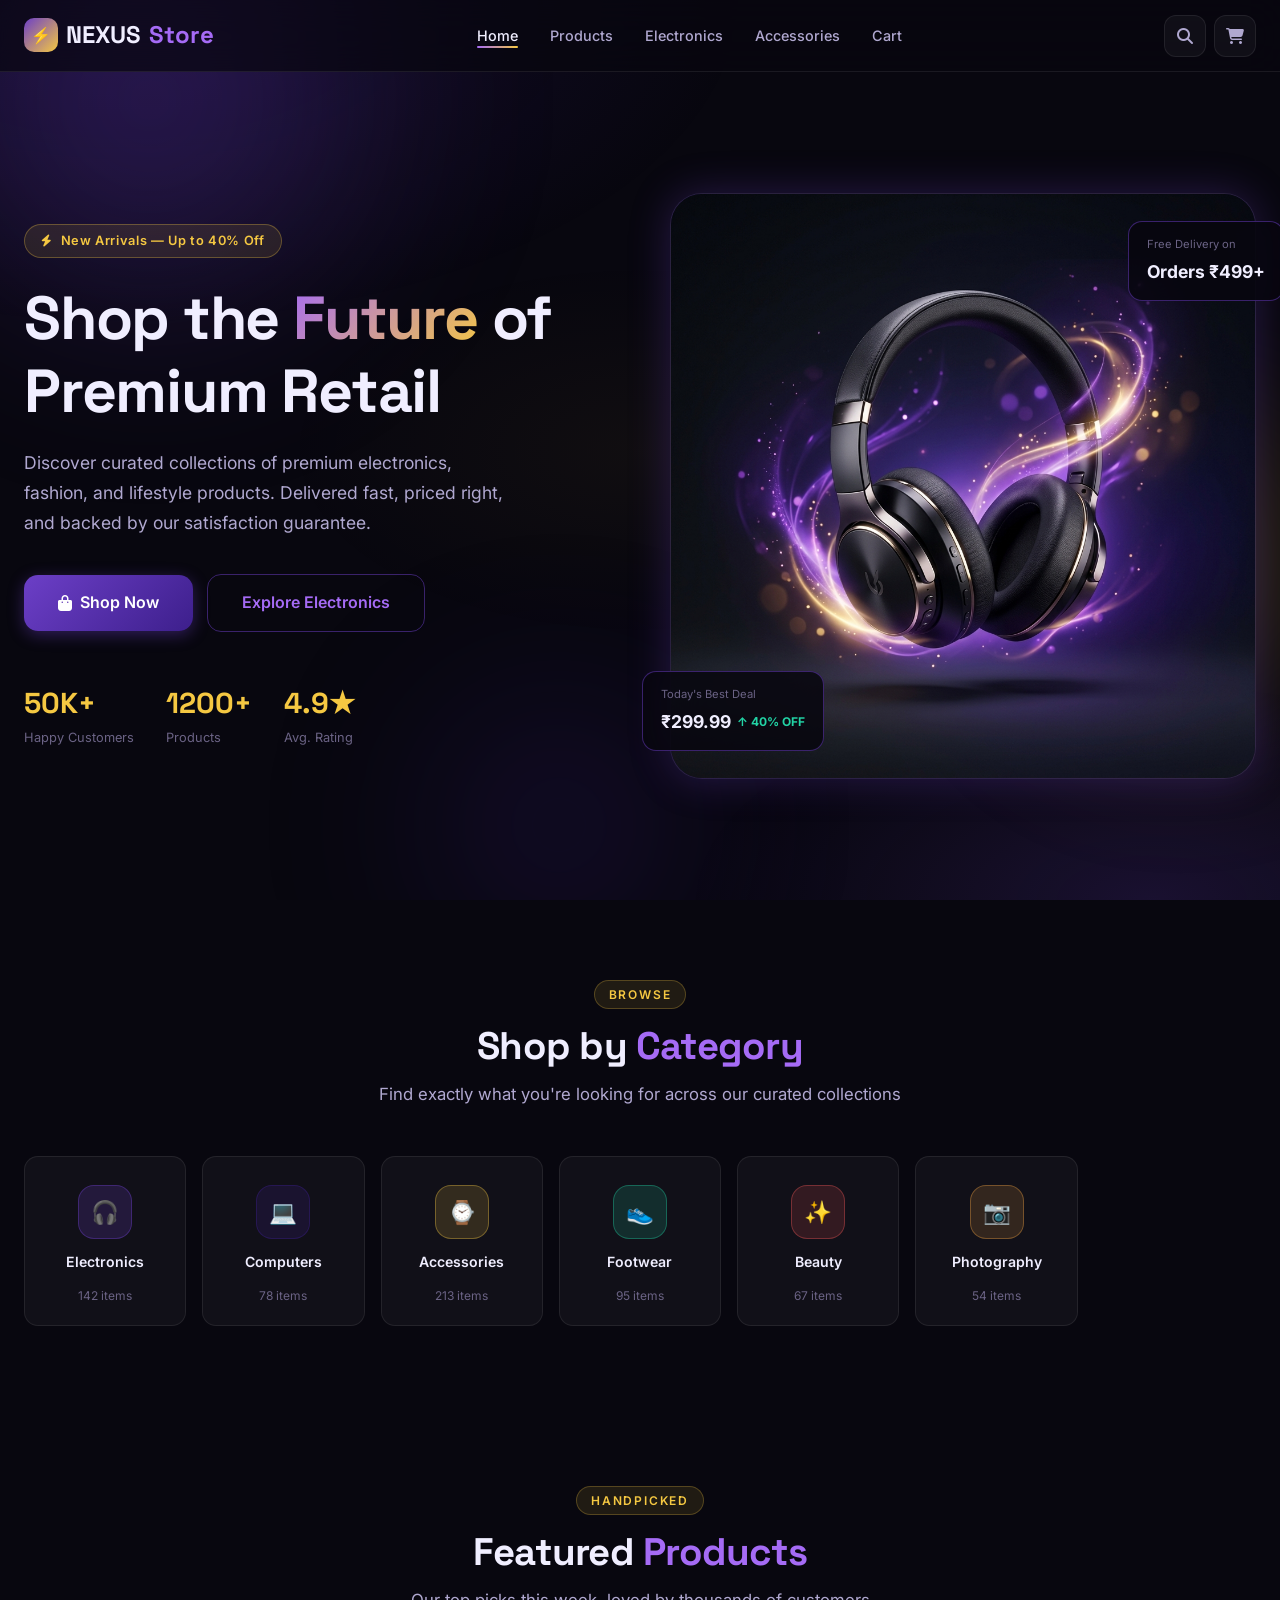
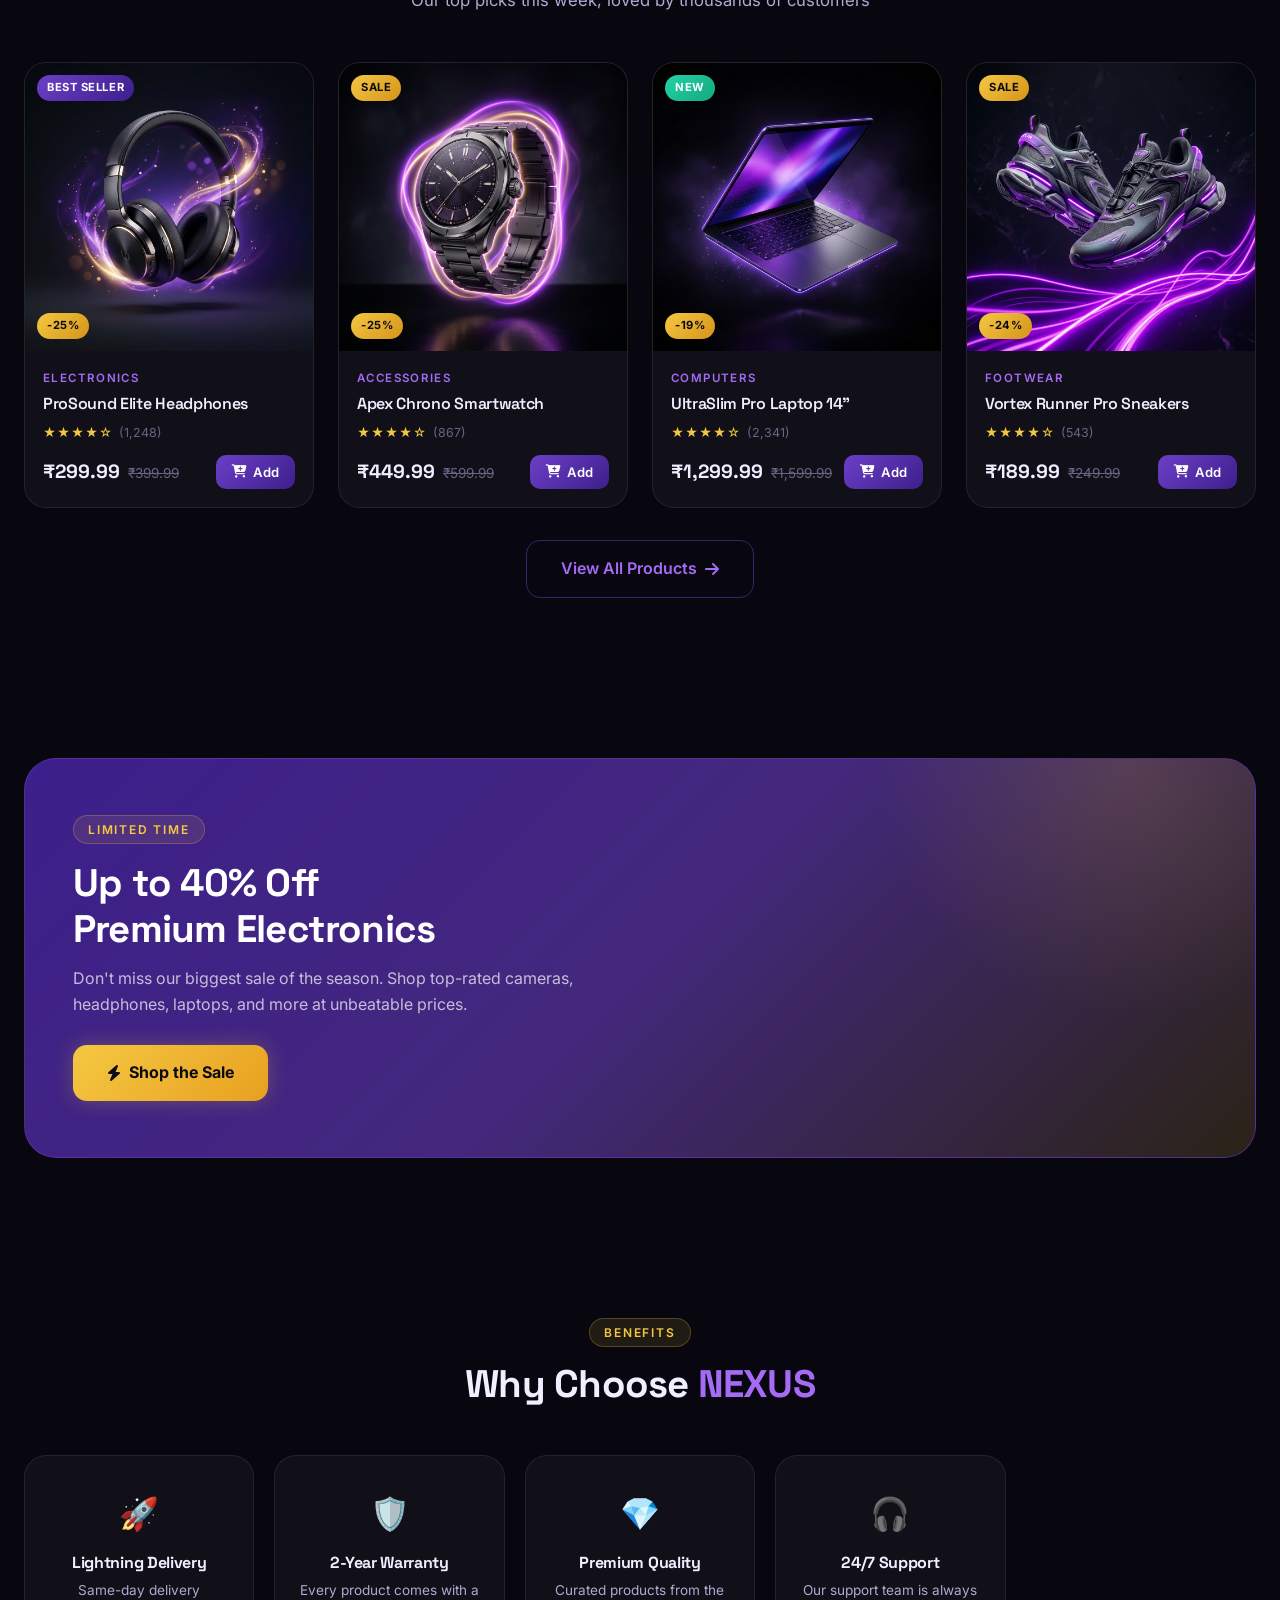
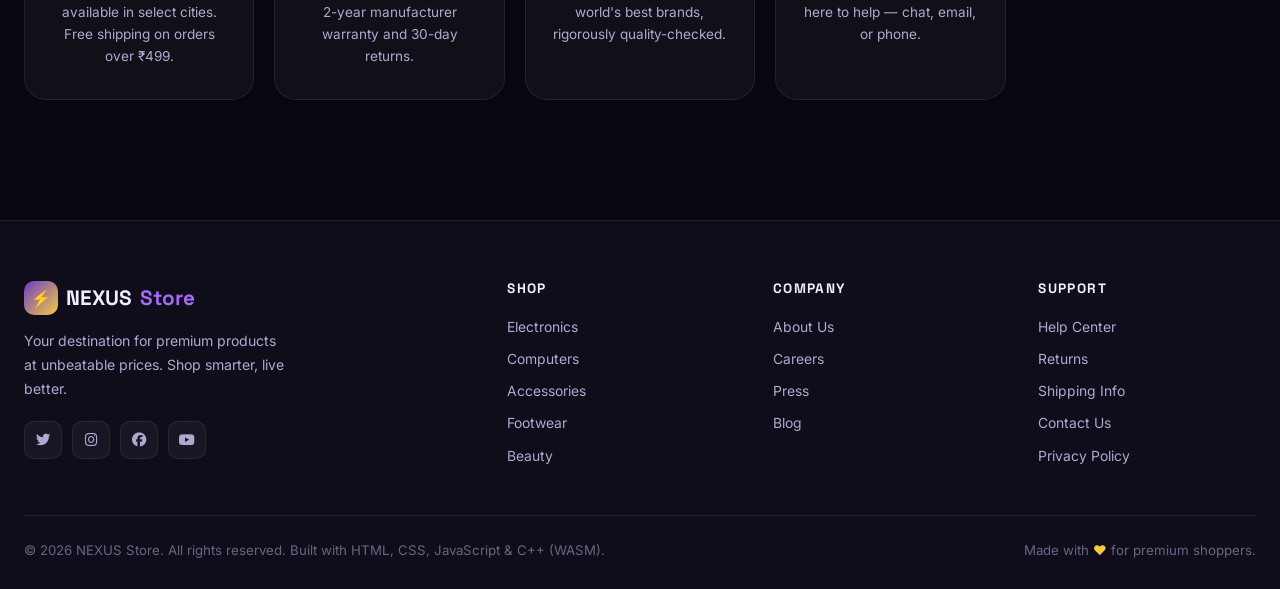
==== commit 6b8fc01f: "Change currency to Indian Rupees (₹) and update checkout options" ====
--- a/index.html
+++ b/index.html
@@ -107,13 +107,13 @@
         <div class="hero-float-card card-1">
           <div class="float-card-label">Today's Best Deal</div>
           <div class="float-card-value">
-            $299.99
+            ₹299.99
             <span class="up">↑ 40% OFF</span>
           </div>
         </div>
         <div class="hero-float-card card-2">
           <div class="float-card-label">Free Delivery on</div>
-          <div class="float-card-value">Orders $150+</div>
+          <div class="float-card-value">Orders ₹499+</div>
         </div>
       </div>
     </div>
@@ -176,7 +176,7 @@
       <div class="card reveal" style="padding:32px 24px;text-align:center;">
         <div style="font-size:2rem;margin-bottom:14px;">🚀</div>
         <h3 style="font-size:1rem;margin-bottom:8px;">Lightning Delivery</h3>
-        <p style="font-size:.85rem;color:var(--text-secondary);">Same-day delivery available in select cities. Free shipping on orders over $150.</p>
+        <p style="font-size:.85rem;color:var(--text-secondary);">Same-day delivery available in select cities. Free shipping on orders over ₹499.</p>
       </div>
       <div class="card reveal" style="padding:32px 24px;text-align:center;">
         <div style="font-size:2rem;margin-bottom:14px;">🛡️</div>
